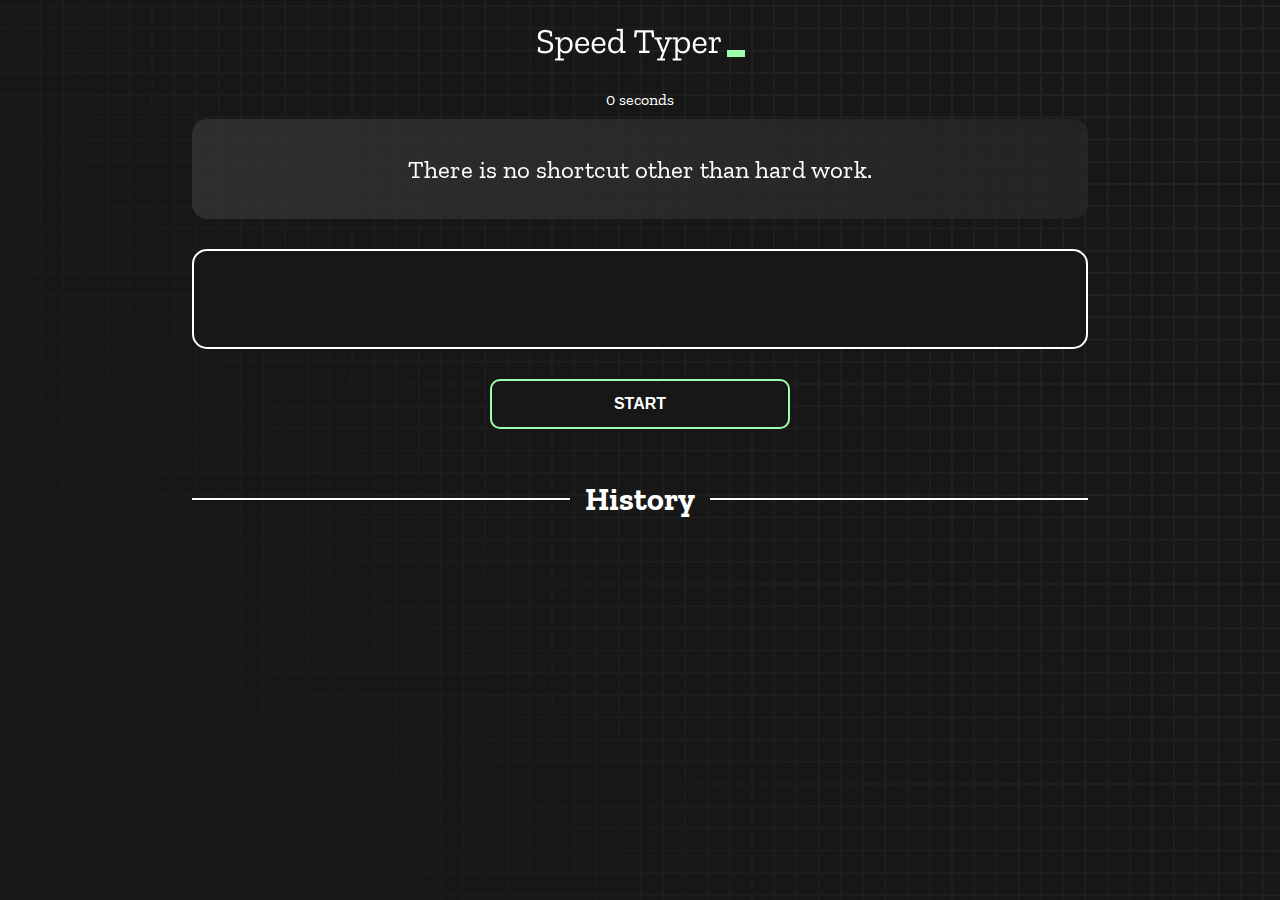
==== index.html @ d4925195 "Initial commit" ====
<!DOCTYPE html>
<html lang="en">
  <head>
    <meta charset="UTF-8" />
    <meta http-equiv="X-UA-Compatible" content="IE=edge" />
    <meta name="viewport" content="width=device-width, initial-scale=1.0" />
    <title>Speed Monster</title>
    <link rel="stylesheet" href="styles.css" />
    <link rel="preconnect" href="https://fonts.googleapis.com" />
    <link rel="preconnect" href="https://fonts.gstatic.com" crossorigin />
    <link
      href="https://fonts.googleapis.com/css2?family=Zilla+Slab:wght@300;400;500&display=swap"
      rel="stylesheet"
    />
  </head>
  <body>
    <h1 class="title"><img src="./logo.png" /></h1>
    <div id="show-time">0 seconds</div>

    <div class="box-container">
      <div id="question"></div>

      <div id="display" class="inactive"></div>

      <div class="buttons">
        <button id="starts">START</button>
      </div>

      <div class="divider-container">
        <div class="line"></div>
        <h1 class="title2">History</h1>
        <div class="line"></div>
      </div>
      <div id="histories"></div>
    </div>

    <div id="countdown"></div>
    <div id="modal-background" class="hidden"></div>
    <div id="result" class="hidden"></div>

    <script src="./history.js"></script>
    <script src="./script.js"></script>
  </body>
</html>
---- styles.css ----
* {
  padding: 0;
  margin: 0;
  box-sizing: border-box;
}

body {
  background-image: url("./bg.png");
  background-size: cover;
  background-position: left top;
  font-family: "Zilla Slab", serif;
}

.box-container {
  width: 70%;
  margin: 0 auto;
}

#question {
  height: 100px;
  display: flex;
  align-items: center;
  justify-content: center;
  color: white;
  font-size: 25px;
  border-radius: 15px;
  background: rgb(255, 255, 255);
  background: linear-gradient(
    92.49deg,
    rgba(255, 255, 255, 0.1) 0.18%,
    rgba(255, 255, 255, 0.05) 99.85%
  );
  backdrop-filter: blur(5px);
  margin-bottom: 30px;
}

#display {
  height: 100px;
  display: flex;
  flex-wrap: wrap;
  align-items: center;
  padding-left: 5rem;
  color: white;
  font-size: 32px;
  background-color: #171717;
  border: 2px solid #9dffad;
  border-radius: 15px;
}

#countdown {
  position: fixed;
  height: 100vh;
  width: 100vw;
  background-color: rgba(0, 0, 0, 0.8);
  top: 0;
  left: 0;
  display: flex;
  align-items: center;
  justify-content: center;
  font-size: 3rem;
  color: white;
  display: none;
}
#result {
  position: fixed;
  top: 10%; 
  left: 10%;
  transform: translate(-50%, -50%);
  height: 250px;
  width: 400px;
  background-color: #171717;
  border-radius: 15px;
  border: 2px solid #9dffad;
  color: white;
  text-align: center;
  padding: 2rem;
}
#show-time{
  text-align: center;
  color: white;
  margin: 10px 0;
}

.green {
  color: #9dffad;
}
.red {
  color: #eb6565;
}
.bold {
  font-weight: 700;
}
.inactive {
  border: 2px solid white !important;
}
.hidden {
  display: none;
}
.title {
  text-align: center;
  color: white;
  margin: 20px 0;
}

.divider-container {
  height: 80px;
  display: flex;
  justify-content: center;
  align-items: center;
  gap: 15px;
  margin: 0 auto;
}

.line {
  height: 2px;
  background: white;
  width: 100%;
}

.title2 {
  color: white;
  display: block;
}

.buttons {
  display: flex;
  justify-content: center;
  margin: 30px 0;
}
button {
  padding: 10px 20px;
  border: none;
  font-size: 16px;
  font-weight: bold;
  width: 300px;
  height: 50px;
  color: white;
  background-color: #171717;
  border-radius: 10px;
  border: 2px solid #9dffad;
  cursor: pointer;
}

#histories {
  display: flex;
  flex-wrap: wrap;
  justify-content: space-around;
}

.card {
  width: 100%;
  height: 100%;
  padding: 50px;
  display: flex;
  justify-content: space-between;
  align-items: center;
  padding: 20px 30px;
  color: white;
  border-radius: 15px;
  background: rgb(255, 255, 255);
  background: linear-gradient(
    92.49deg,
    rgba(255, 255, 255, 0.1) 0.18%,
    rgba(255, 255, 255, 0.05) 99.85%
  );
  backdrop-filter: blur(5px);
  margin-bottom: 30px;
}

#modal-background {
  background: rgb(255, 255, 255);
  background: linear-gradient(
    92.49deg,
    rgba(255, 255, 255, 0.1) 0.18%,
    rgba(255, 255, 255, 0.05) 99.85%
  );
  backdrop-filter: blur(5px);
  height: 100vh;
  width: 100%;
  position: fixed;
  top: 0;
}

@media only screen and (max-width: 700px) {
  .box-container {
    padding: 0 20px;
    width: 100%;
  }
  .card {
    flex-direction: column;
  }
}
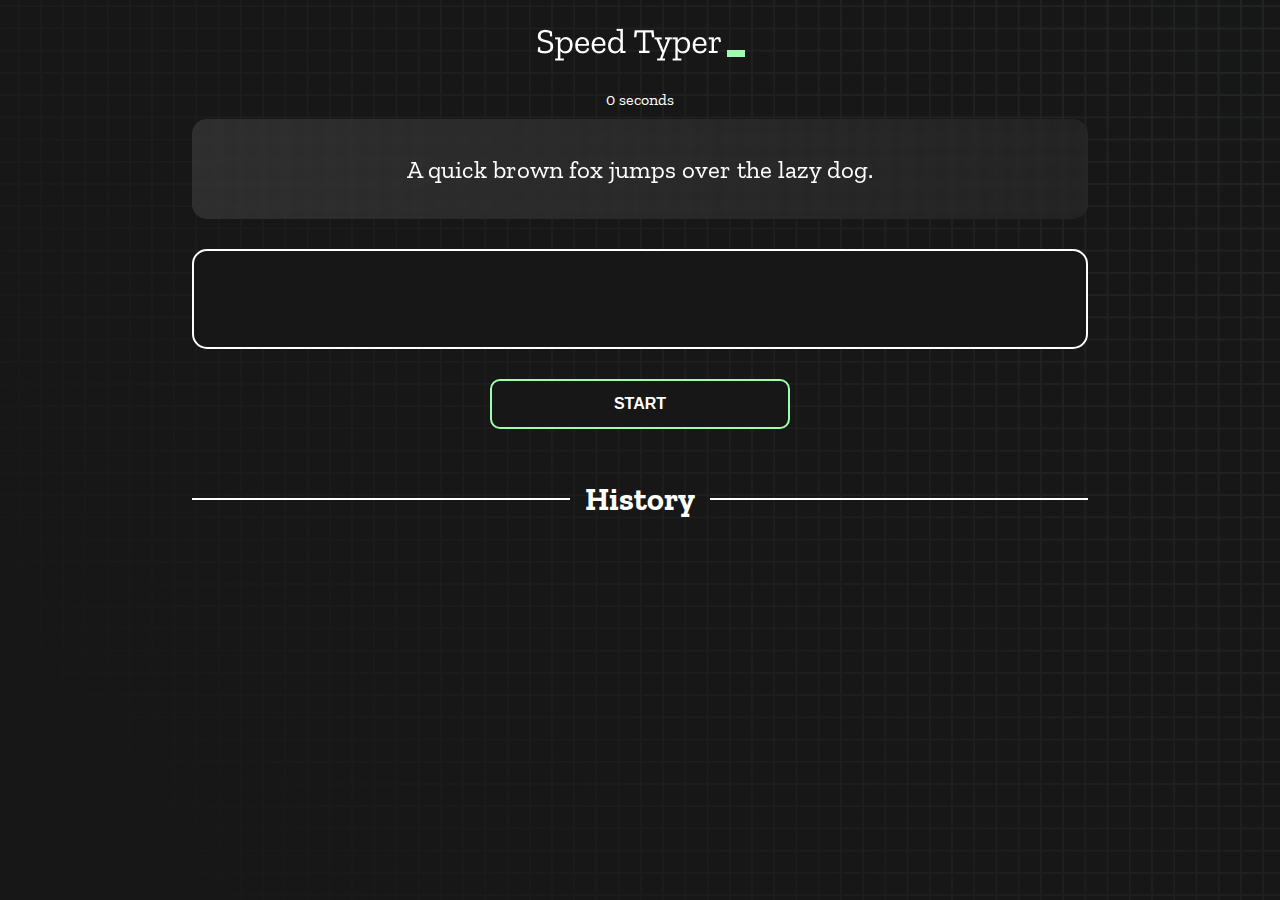
==== commit d1f8e5d4: "Title Updated" ====
--- a/index.html
+++ b/index.html
@@ -1,44 +1,44 @@
 <!DOCTYPE html>
 <html lang="en">
-  <head>
-    <meta charset="UTF-8" />
-    <meta http-equiv="X-UA-Compatible" content="IE=edge" />
-    <meta name="viewport" content="width=device-width, initial-scale=1.0" />
-    <title>Speed Monster</title>
-    <link rel="stylesheet" href="styles.css" />
-    <link rel="preconnect" href="https://fonts.googleapis.com" />
-    <link rel="preconnect" href="https://fonts.gstatic.com" crossorigin />
-    <link
-      href="https://fonts.googleapis.com/css2?family=Zilla+Slab:wght@300;400;500&display=swap"
-      rel="stylesheet"
-    />
-  </head>
-  <body>
-    <h1 class="title"><img src="./logo.png" /></h1>
-    <div id="show-time">0 seconds</div>
 
-    <div class="box-container">
-      <div id="question"></div>
+<head>
+  <meta charset="UTF-8" />
+  <meta http-equiv="X-UA-Compatible" content="IE=edge" />
+  <meta name="viewport" content="width=device-width, initial-scale=1.0" />
+  <title>Speed Type Monster</title>
+  <link rel="stylesheet" href="styles.css" />
+  <link rel="preconnect" href="https://fonts.googleapis.com" />
+  <link rel="preconnect" href="https://fonts.gstatic.com" crossorigin />
+  <link href="https://fonts.googleapis.com/css2?family=Zilla+Slab:wght@300;400;500&display=swap" rel="stylesheet" />
+</head>
 
-      <div id="display" class="inactive"></div>
+<body>
+  <h1 class="title"><img src="./logo.png" /></h1>
+  <div id="show-time">0 seconds</div>
 
-      <div class="buttons">
-        <button id="starts">START</button>
-      </div>
+  <div class="box-container">
+    <div id="question"></div>
 
-      <div class="divider-container">
-        <div class="line"></div>
-        <h1 class="title2">History</h1>
-        <div class="line"></div>
-      </div>
-      <div id="histories"></div>
+    <div id="display" class="inactive"></div>
+
+    <div class="buttons">
+      <button id="starts">START</button>
     </div>
 
-    <div id="countdown"></div>
-    <div id="modal-background" class="hidden"></div>
-    <div id="result" class="hidden"></div>
+    <div class="divider-container">
+      <div class="line"></div>
+      <h1 class="title2">History</h1>
+      <div class="line"></div>
+    </div>
+    <div id="histories"></div>
+  </div>
 
-    <script src="./history.js"></script>
-    <script src="./script.js"></script>
-  </body>
-</html>
+  <div id="countdown"></div>
+  <div id="modal-background" class="hidden"></div>
+  <div id="result" class="hidden"></div>
+
+  <script src="./history.js"></script>
+  <script src="./script.js"></script>
+</body>
+
+</html>